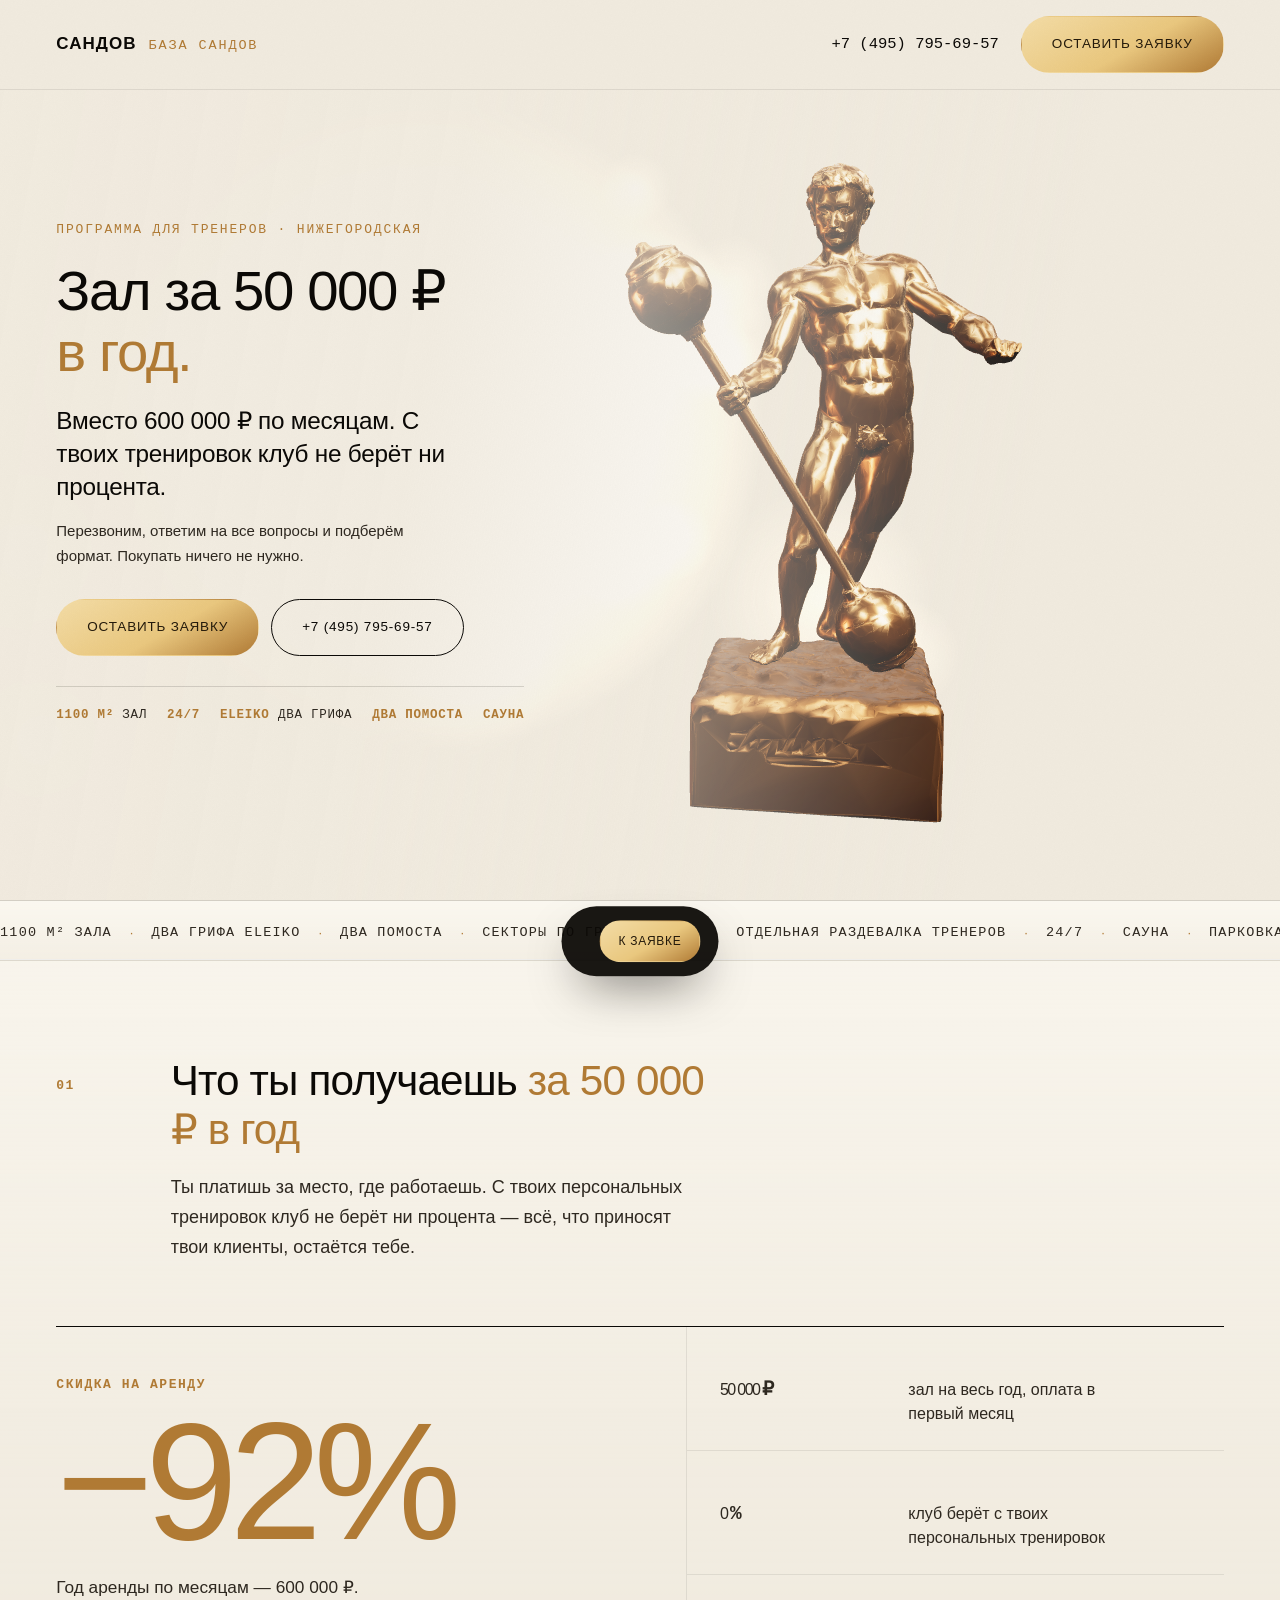
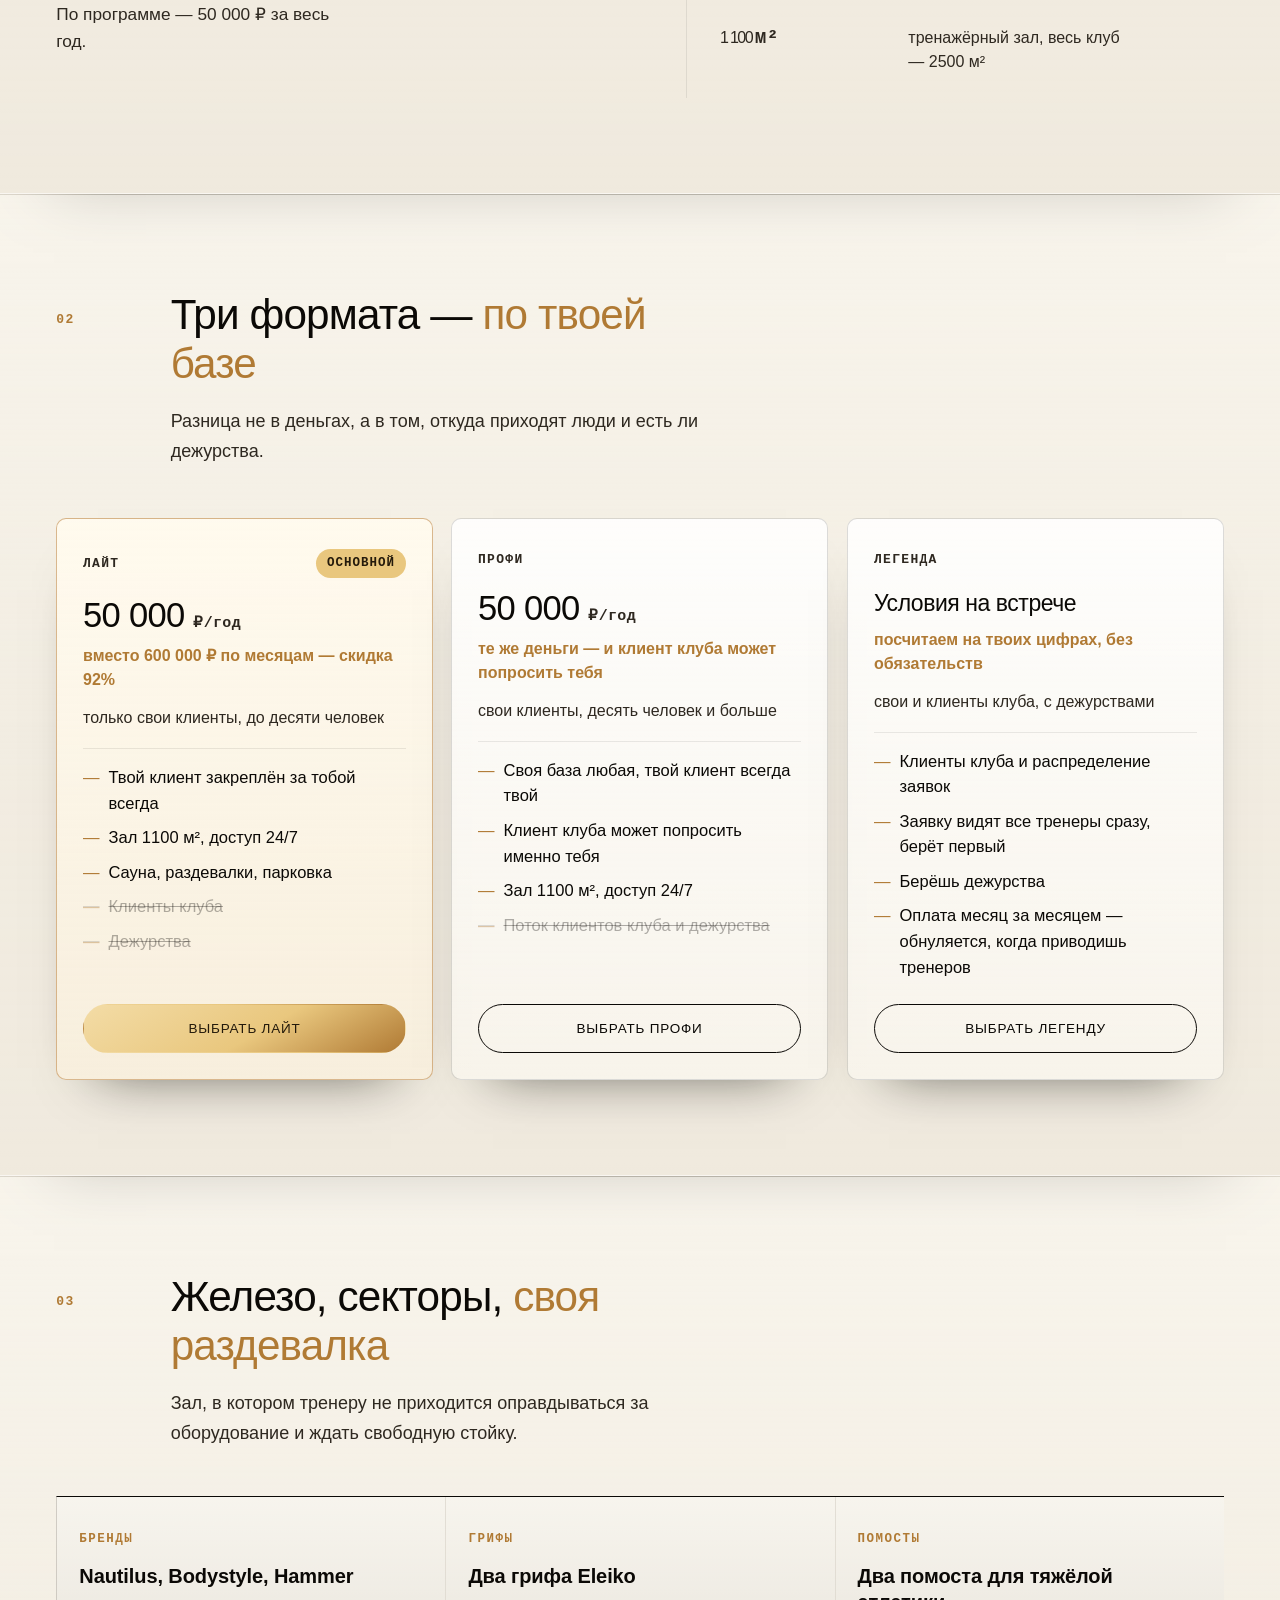
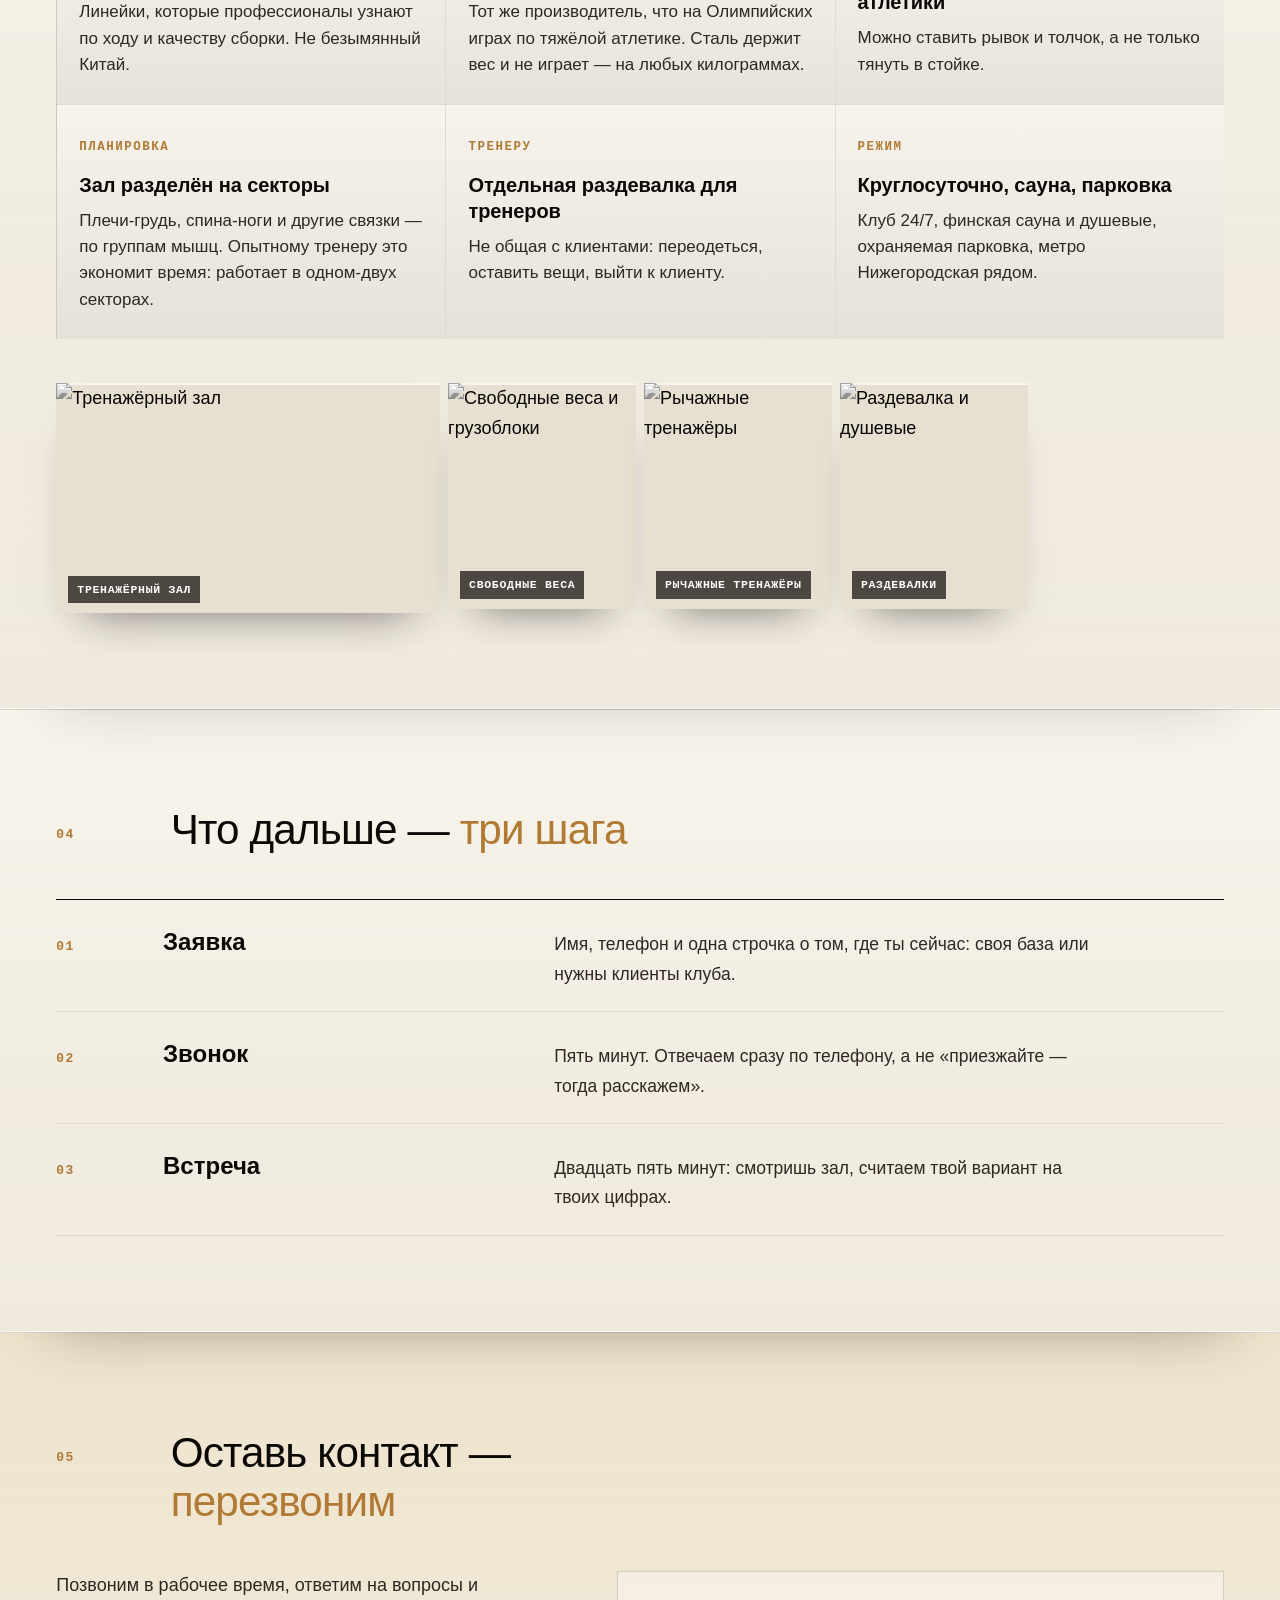
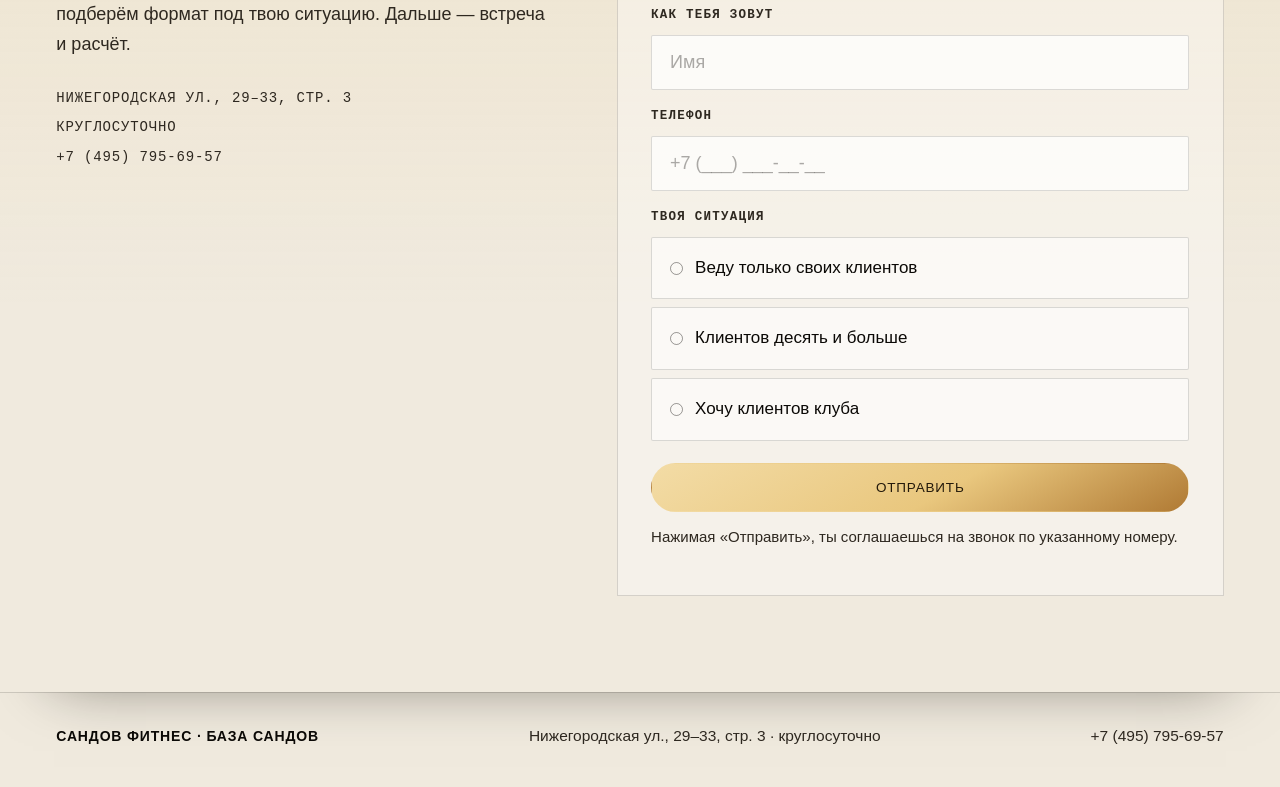
==== baza-19/index.html @ 47fcb77d "База Сандов: черновик страницы" ====
<!doctype html>
<html lang="ru">
<head>
<meta charset="utf-8">
<meta name="viewport" content="width=device-width, initial-scale=1">
<title>База Сандов — зал за 50 000 ₽ в год | Сандов Фитнес</title>
<meta name="description" content="Сандов Фитнес, Нижегородская. Тренеру: зал 1100 м² за 50 000 ₽ в год, с личных тренировок клуб не берёт ни процента. Форматы Лайт, Профи, Легенда.">
<meta name="theme-color" content="#F0EADE">
<meta name="robots" content="noindex, nofollow">
<meta property="og:title" content="База Сандов — зал за 50 000 ₽ в год">
<meta property="og:description" content="С тренировок клуб не берёт ни процента. Зал 1100 м², 24/7, сауна, парковка. Нижегородская.">
<meta property="og:type" content="website">
<link rel="icon" href="img/logo-emblem.png">
<link rel="preload" as="image" href="img/statue-34-mobile.webp" media="(max-width:1040px)">
<link rel="preload" as="image" href="img/statue-34.webp" media="(min-width:1041px)">
<link rel="stylesheet" href="fonts-local.css">
<style>
  :root{
    --paper:#F0EADE; --paper-2:#E7DFCF; --paper-3:#F6F1E7;
    --ink:#0B0906; --ink-soft:#2E2820; --ink-mute:#4A4237;
    --gold:#B07A34; --gold-fill:#E9C77E; --gold-lite:#F3DCA6;
    --line:rgba(11,9,6,.14); --hair:rgba(11,9,6,.08);
    --disp:"Unbounded","Trebuchet MS",sans-serif;
    --body:"Golos Text","Segoe UI",sans-serif;
    --mono:"JetBrains Mono",Consolas,monospace;
    --pad:clamp(20px,4.4vw,72px);
    --ease:cubic-bezier(.16,1,.3,1);
  }
  *{box-sizing:border-box}
  html{scroll-behavior:smooth}
  body{margin:0; color:var(--ink); background:var(--paper); font-family:var(--body);
    font-size:18px; line-height:1.68; font-weight:400;
    -webkit-font-smoothing:antialiased; overflow-x:hidden}
  body::after{content:""; position:fixed; inset:0; pointer-events:none; z-index:90; opacity:.5; mix-blend-mode:multiply;
    background-image:url("data:image/svg+xml;utf8,<svg xmlns='http://www.w3.org/2000/svg' width='220' height='220'><filter id='n'><feTurbulence type='fractalNoise' baseFrequency='.9' numOctaves='3'/><feColorMatrix type='saturate' values='0'/></filter><rect width='220' height='220' filter='url(%23n)' opacity='.05'/></svg>")}
  ::selection{background:rgba(192,139,78,.3)}
  a{color:inherit; text-decoration:none}
  img{display:block; max-width:100%}

  /* ——— слои фона: глубина под содержимым ——— */
  .bg{position:fixed; inset:0; z-index:0; pointer-events:none; overflow:hidden}
  .bg .blob{position:absolute; border-radius:50%; filter:blur(64px); will-change:transform}
  .bg .b1{width:56vw; height:56vw; right:-14vw; top:-16vw;
    background:radial-gradient(circle at 50% 50%, rgba(233,199,126,.75), rgba(233,199,126,0) 66%)}
  .bg .b2{width:46vw; height:46vw; left:-14vw; top:38vh;
    background:radial-gradient(circle at 50% 50%, rgba(192,139,78,.5), rgba(192,139,78,0) 68%)}
  .bg .b3{width:34vw; height:34vw; right:6vw; bottom:-12vw;
    background:radial-gradient(circle at 50% 50%, rgba(255,252,244,.9), rgba(255,252,244,0) 70%)}
  .bg .grid{position:absolute; inset:-15% -10%;
    background-image:
      linear-gradient(rgba(11,9,6,.055) 1px, transparent 1px),
      linear-gradient(90deg, rgba(11,9,6,.055) 1px, transparent 1px);
    background-size:128px 128px;
    -webkit-mask-image:radial-gradient(120% 90% at 50% 30%, #000 20%, transparent 78%);
    mask-image:radial-gradient(120% 90% at 50% 30%, #000 20%, transparent 78%)}
  .bg .ghost{position:absolute; font-family:var(--mono); font-weight:500; letter-spacing:-.04em;
    color:rgba(11,9,6,.055); white-space:nowrap; will-change:transform; user-select:none}
  .bg .g1{font-size:clamp(120px,26vw,400px); right:-2vw; top:6vh}
  .bg .g2{font-size:clamp(80px,13vw,190px); left:-3vw; top:58vh; color:rgba(11,9,6,.045)}
  .bg .g3{font-family:var(--disp); font-weight:200; font-size:clamp(60px,9vw,140px);
    letter-spacing:.02em; right:4vw; top:150vh; color:rgba(11,9,6,.05)}
  .bg .vignette{position:absolute; inset:0;
    background:radial-gradient(130% 90% at 50% 36%, transparent 45%, rgba(11,9,6,.13) 100%)}
  main{position:relative; z-index:1}

  .top{position:fixed; top:0; left:0; right:0; z-index:80; background:rgba(240,234,222,.92);
    backdrop-filter:blur(8px); border-bottom:1px solid var(--hair); transition:box-shadow .3s}
  .top-in{display:flex; align-items:center; justify-content:space-between; gap:20px; padding:16px var(--pad)}
  .brand{display:flex; align-items:baseline; gap:12px}
  .brand b{font-family:var(--disp); font-weight:600; font-size:17px; letter-spacing:.06em; text-transform:uppercase}
  .brand span{font-family:var(--mono); font-size:13.5px; letter-spacing:.14em; text-transform:uppercase; color:var(--gold); font-weight:500}
  .top-right{display:flex; align-items:center; gap:22px}
  .top-tel{font-family:var(--mono); font-size:15.5px; font-weight:500}
  @media (max-width:900px){ .top-tel{display:none} }
  @media (max-width:760px){
    .top-in{padding:9px var(--pad)}
    .brand span{display:none}
    .brand b{font-size:15px; letter-spacing:.04em}
    .top .pill{padding:11px 18px; font-size:12px}
  }

  .pill{display:inline-flex; align-items:center; justify-content:center; gap:8px; cursor:pointer;
    padding:16px 30px; border-radius:999px; border:1px solid var(--ink); background:transparent;
    font-family:var(--disp); font-weight:500; font-size:13.5px; letter-spacing:.06em; text-transform:uppercase;
    color:var(--ink); transition:background .3s var(--ease), color .3s, box-shadow .3s, transform .3s var(--ease)}
  .pill:hover{background:var(--ink); color:var(--paper)}
  .pill.gold{background:linear-gradient(150deg,var(--gold-lite),var(--gold-fill) 55%,var(--gold)); border-color:transparent; color:#241a0b}
  .pill.gold:hover{box-shadow:0 12px 30px rgba(192,139,78,.35); transform:translateY(-1px)}

  /* ——— первый экран: сцена во весь экран, текст поверх ——— */
  .hero{position:relative; min-height:100svh; display:block; padding:0; overflow:hidden}
  .hero-inner{position:relative; z-index:3; min-height:100svh; display:flex; align-items:center;
    padding:clamp(96px,12vh,150px) var(--pad) clamp(40px,7vh,80px)}
  .hero-copy{max-width:min(640px, 52%); position:relative}
  .hero-veil{position:absolute; inset:0; z-index:2; pointer-events:none;
    background:linear-gradient(100deg, rgba(240,234,222,.97) 0%, rgba(240,234,222,.92) 34%,
      rgba(240,234,222,.45) 56%, rgba(240,234,222,0) 78%)}
  @media (max-width:1040px){
    .hero-inner{min-height:100svh; align-items:flex-start; padding-top:clamp(84px,12vh,110px)}
    .hero-copy{max-width:100%}
    .hero-veil{background:linear-gradient(180deg, rgba(240,234,222,.98) 0%, rgba(240,234,222,.96) 46%,
      rgba(240,234,222,.7) 62%, rgba(240,234,222,.25) 78%, rgba(240,234,222,0) 92%)}
  }

  .eyebrow{font-family:var(--mono); font-size:13px; letter-spacing:.14em; text-transform:uppercase;
    color:var(--gold); font-weight:500; margin:0 0 20px}
  h1{font-family:var(--disp); font-weight:500; font-size:clamp(30px,4.4vw,58px); line-height:1.08;
    letter-spacing:-.025em; margin:0; max-width:22ch}
  h1 em{font-style:normal; color:var(--gold); display:block}
  .hero-lead{margin:22px 0 0; max-width:30ch; font-family:var(--disp); font-weight:500;
    font-size:clamp(18px,1.9vw,25px); line-height:1.35; letter-spacing:-.01em; color:var(--ink)}
  .hero-lead b{color:var(--gold)}
  .hero-note{max-width:42ch; margin:16px 0 0; font-size:clamp(15px,1.15vw,17px) !important; color:var(--ink-soft); font-size:clamp(16px,1.35vw,19px); line-height:1.65}
  .hero-cta{display:flex; gap:12px; flex-wrap:wrap; margin-top:30px}
  .hero-facts{display:flex; flex-wrap:wrap; gap:8px 20px; margin-top:30px; padding-top:18px;
    border-top:1px solid var(--line); font-family:var(--mono); font-size:12.5px; letter-spacing:.06em;
    text-transform:uppercase; color:var(--ink-soft)}
  .hero-facts b{color:var(--gold); font-weight:700}

  /* сцена как слой */
  .scene{position:absolute; inset:0; z-index:1; width:100%; height:100%; min-height:0; aspect-ratio:auto; margin:0;
    border:0; background:none}
  .scene::before,.scene::after{display:none}
  .scene canvas{position:absolute; inset:0; width:100%; height:100%; display:block; z-index:1}
  .scene .still{position:absolute; inset:0; display:flex; align-items:center; justify-content:flex-end;
    padding-right:4%; transition:opacity .6s; z-index:1}
  .scene .still img{width:min(46%,540px); filter:drop-shadow(0 30px 50px rgba(60,40,20,.35));
    animation:statue-sway 7s ease-in-out infinite}
  @media (max-width:1040px){
    .hero-facts{display:none}
    .hero-cta .pill{background:rgba(240,234,222,.96); backdrop-filter:blur(2px)}
    .hero-cta .pill.gold{background:linear-gradient(150deg,var(--gold-lite),var(--gold-fill) 55%,var(--gold))}
    .hero-note{display:none}
    .scene .still{align-items:flex-end; justify-content:center; padding:0 0 6%}
    .scene .still img{width:min(86%,420px)}
  }
  @keyframes statue-sway{0%,100%{transform:translateY(0) rotate(-1deg)}50%{transform:translateY(-9px) rotate(1deg)}}
  .scene.ready .still{opacity:0; visibility:hidden; pointer-events:none}
  .scene.fallback .still{opacity:1; visibility:visible}
  .scene canvas{opacity:0; transition:opacity .5s}
  .scene.ready canvas{opacity:1}


  /* ——— бегущая строка ——— */
  .ticker{overflow:hidden; border-top:1px solid var(--line); border-bottom:1px solid var(--line);
    background:linear-gradient(180deg, rgba(255,253,247,.7), rgba(255,253,247,.25)); padding:14px 0}
  .ticker-in{display:inline-flex; align-items:center; gap:18px; white-space:nowrap;
    animation:ticker 42s linear infinite; will-change:transform}
  .ticker:hover .ticker-in{animation-play-state:paused}
  .ticker span{font-family:var(--mono); font-size:13.5px; letter-spacing:.09em; text-transform:uppercase; color:var(--ink-soft)}
  .ticker i{color:var(--gold); font-style:normal; font-size:13px}
  @keyframes ticker{from{transform:translateX(0)}to{transform:translateX(-50%)}}

  /* ——— разделы ——— */
  .sect{padding:clamp(58px,7.5vw,104px) var(--pad); border-top:1px solid var(--hair); position:relative;
    background:linear-gradient(180deg, rgba(255,253,247,.55), rgba(255,253,247,.12) 60%, transparent);
    box-shadow:0 -1px 0 rgba(255,255,255,.6), 0 40px 60px -54px rgba(11,9,6,.55)}
  .sect-in{max-width:1340px; margin:0 auto; position:relative; z-index:2}
  .sect-head{display:grid; grid-template-columns:76px minmax(0,1fr); gap:clamp(16px,3vw,42px); align-items:start}
  .sect-head .n{font-family:var(--mono); font-size:13px; font-weight:600; letter-spacing:.1em; color:var(--gold); padding-top:18px}
  h2{font-family:var(--disp); font-weight:500; font-size:clamp(26px,3.3vw,46px); line-height:1.16; letter-spacing:-.02em; margin:0; max-width:24ch}
  h2 em{font-style:normal; color:var(--gold)}
  .sect-sub{grid-column:2; margin:18px 0 0; max-width:54ch; color:var(--ink-soft); font-size:18px; line-height:1.65}
  @media (max-width:760px){ .sect-head{grid-template-columns:1fr} .sect-sub{grid-column:1} .sect-head .n{padding-top:0; margin-bottom:10px} }

  /* ——— главная цифра и три под ней ——— */
  .stats{margin-top:clamp(30px,5vw,64px); border-top:1px solid var(--ink);
    display:grid; grid-template-columns:1.08fr .92fr; align-items:stretch}
  .stat-main{padding:clamp(24px,3.4vw,44px) clamp(20px,3vw,48px) clamp(24px,3.4vw,40px) 0;
    border-right:1px solid var(--hair); display:flex; flex-direction:column; justify-content:center}
  .stat-k{font-family:var(--mono); font-size:13px; font-weight:600; letter-spacing:.12em; text-transform:uppercase; color:var(--gold); display:block}
  .stat-main b{display:block; margin:clamp(8px,1.2vw,16px) 0 0; font-family:var(--disp); font-weight:400;
    font-size:clamp(76px,13vw,196px); line-height:.84; letter-spacing:-.05em; color:var(--gold)}
  .stat-main p{margin:clamp(14px,1.8vw,24px) 0 0; font-size:clamp(17px,1.35vw,20px); line-height:1.55;
    color:var(--ink-soft); max-width:32ch}
  .stat-side{display:flex; flex-direction:column; justify-content:center}
  .stat-side .stat{display:flex; align-items:baseline; gap:clamp(12px,2vw,22px);
    padding:clamp(14px,2vw,24px) 0 clamp(14px,2vw,24px) clamp(16px,2.6vw,40px);
    border-bottom:1px solid var(--hair)}
  .stat-side .stat:last-child{border-bottom:0}
  .stat-side b{font-family:var(--disp); font-weight:400; font-size:clamp(30px,4.2vw,58px); line-height:.95;
    letter-spacing:-.03em; white-space:nowrap; min-width:clamp(120px,13vw,200px)}
  .stat-side b u{text-decoration:none; font-family:var(--mono); font-size:clamp(15px,.36em,24px); letter-spacing:.02em;
    color:var(--ink-soft); font-weight:600; margin-left:.14em}
  .stat-side span{font-size:clamp(16px,1.25vw,18px); line-height:1.5; color:var(--ink-soft); max-width:24ch; font-weight:500}
  @media (max-width:820px){
    .stats{grid-template-columns:1fr}
    .stat-main{border-right:0; border-bottom:1px solid var(--hair); padding-right:0}
    .stat-side .stat{padding-left:0}
  }

  /* форматы — карточки тарифов, как на Богородицке */
  .cards{display:grid; grid-template-columns:repeat(3,1fr); gap:18px; margin-top:clamp(26px,4vw,52px); perspective:1500px}
  .card{position:relative; display:flex; flex-direction:column; padding:30px 26px 26px; border:1px solid var(--line);
    border-radius:10px; background:linear-gradient(180deg, rgba(255,255,255,.86), rgba(255,253,247,.5));
    box-shadow:0 30px 54px -42px rgba(11,9,6,.75);
    transform-style:preserve-3d; will-change:transform;
    transition:transform .5s var(--ease), box-shadow .4s, border-color .4s}
  .card:hover{box-shadow:0 40px 70px -44px rgba(11,9,6,.8); border-color:rgba(192,139,78,.5)}
  .card.is-main{border-color:rgba(192,139,78,.6);
    background:linear-gradient(180deg, rgba(255,250,238,.97), rgba(250,240,220,.7))}
  .card-top{display:flex; align-items:center; justify-content:space-between; gap:12px}
  .card-name{font-family:var(--mono); font-size:13px; font-weight:600; letter-spacing:.1em; text-transform:uppercase; color:var(--ink-soft)}
  .card-badge{font-family:var(--mono); font-size:12.5px; font-weight:600; letter-spacing:.08em; text-transform:uppercase; color:#241a0b;
    background:var(--gold-fill); padding:4px 11px; border-radius:999px}
  .card-price{font-family:var(--disp); font-weight:500; font-size:clamp(28px,2.7vw,36px); letter-spacing:-.02em; margin:18px 0 0; line-height:1.1}
  .card-price i{font-style:normal; font-family:var(--mono); font-size:clamp(15px,.38em,20px); color:var(--ink-soft); letter-spacing:.02em; font-weight:600}
  .card-price.is-word{font-size:clamp(19px,1.9vw,23px); line-height:1.25}
  .card-note{margin:10px 0 0; font-size:16px; color:var(--gold); line-height:1.5; font-weight:600}
  .card-sub{margin:14px 0 0; font-size:16px; color:var(--ink-soft); line-height:1.5}
  .card ul{list-style:none; margin:18px 0 auto; padding:16px 0 0; border-top:1px solid var(--hair); display:grid; gap:9px}
  .card li{font-size:16.5px; line-height:1.55; color:var(--ink); display:flex; gap:9px}
  .card li::before{content:"—"; color:var(--gold)}
  .card li.off{color:rgba(11,9,6,.32); text-decoration:line-through}
  .card li.off::before{opacity:.4}
  .card-cta{margin-top:24px; width:100%}
  .card.is-chosen{border-color:var(--gold); box-shadow:0 0 0 2px rgba(176,122,52,.35), 0 34px 60px -40px rgba(11,9,6,.6);
    transform:translateY(-3px)}
  .card.is-chosen .card-cta{background:var(--ink); color:var(--paper); border-color:var(--ink)}
  .card.is-chosen::after{content:"Выбрано"; position:absolute; top:-11px; right:16px; padding:3px 10px;
    background:var(--ink); color:var(--gold); font-family:var(--mono); font-size:11px; letter-spacing:.1em;
    text-transform:uppercase; border-radius:999px}
  .boards.has-choice .card:not(.is-chosen){opacity:.55; filter:saturate(.7)}
  .boards.has-choice .card{transition:opacity .35s, filter .35s, border-color .35s, box-shadow .35s, transform .5s var(--ease)}
  .card-dots{display:none}
  .card-hint{display:none}
  @media (max-width:900px){
    .cards{display:flex; gap:12px; overflow-x:auto; scroll-snap-type:x mandatory; margin-left:calc(var(--pad) * -1);
      margin-right:calc(var(--pad) * -1); padding:0 var(--pad) 6px; scrollbar-width:none; perspective:none}
    .cards::-webkit-scrollbar{display:none}
    .card{flex:0 0 84%; max-width:340px; scroll-snap-align:center; transform:none !important}
    .card-dots{display:flex; justify-content:center; gap:8px; margin-top:16px}
    .card-dots i{width:7px; height:7px; border-radius:50%; background:rgba(11,9,6,.22); transition:.2s}
    .card-dots i.on{background:var(--gold); transform:scale(1.25)}
    .card-hint{display:block; text-align:center; font-family:var(--mono); font-size:13px; letter-spacing:.08em;
      text-transform:uppercase; color:var(--ink-mute); margin-top:8px}
  }

  /* оборудование — плитки с фактами */
  .gears{display:grid; grid-template-columns:repeat(3,1fr); gap:1px; margin-top:clamp(26px,4vw,48px);
    border-top:1px solid var(--ink); border-left:1px solid var(--hair); background:var(--hair)}
  .gear{background:linear-gradient(180deg, rgba(255,253,247,.72), rgba(255,253,247,.22)); padding:24px 22px 26px;
    transition:background .35s}
  .gear:hover{background:rgba(255,250,238,.95)}
  .gear-k{font-family:var(--mono); font-size:12.5px; font-weight:600; letter-spacing:.12em; text-transform:uppercase; color:var(--gold)}
  .gear h3{font-family:var(--disp); font-weight:600; font-size:clamp(17px,1.6vw,20px); line-height:1.3;
    letter-spacing:-.005em; margin:12px 0 0}
  .gear p{margin:10px 0 0; font-size:17px; line-height:1.55; color:var(--ink-soft)}
  @media (max-width:900px){ .gears{grid-template-columns:repeat(2,1fr)} }
  @media (max-width:620px){ .gears{grid-template-columns:1fr} }

  .strip{display:grid; grid-template-columns:repeat(6,1fr); gap:8px; margin-top:clamp(24px,4vw,44px); perspective:1200px}
  .strip figure{margin:0; position:relative; overflow:hidden; background:var(--paper-2); aspect-ratio:1/1.2;
    transform-style:preserve-3d; transition:transform .5s var(--ease);
    box-shadow:0 26px 44px -30px rgba(11,9,6,.6), 0 2px 0 rgba(255,255,255,.7) inset}
  .strip figure.wide{grid-column:span 2; aspect-ratio:2/1.2}
  .strip img{width:100%; height:100%; object-fit:cover; filter:grayscale(1) contrast(1.02); transition:filter .6s, transform 1.2s var(--ease)}
  .strip figure:hover img{filter:grayscale(0); transform:scale(1.05)}
  .strip figcaption{position:absolute; left:12px; bottom:10px; font-family:var(--mono); font-size:11.5px; font-weight:600;
    letter-spacing:.06em; text-transform:uppercase; color:#fff; background:rgba(11,9,6,.7); padding:4px 9px}
  @media (max-width:900px){ .strip{grid-template-columns:repeat(2,1fr)} .strip figure.wide{grid-column:span 2} }

  .facts{display:grid; grid-template-columns:repeat(2,1fr); margin-top:clamp(24px,4vw,42px); border-top:1px solid var(--hair)}
  .facts div{display:flex; gap:16px; padding:16px 0; border-bottom:1px solid var(--hair); align-items:baseline}
  .facts div:nth-child(odd){padding-right:26px}
  .facts div:nth-child(even){padding-left:26px; border-left:1px solid var(--hair)}
  .facts b{font-family:var(--mono); font-size:13px; font-weight:600; letter-spacing:.08em; color:var(--gold); min-width:76px}
  .facts span{font-size:17px; color:var(--ink-soft)}
  @media (max-width:760px){ .facts{grid-template-columns:1fr} .facts div:nth-child(even){padding-left:0; border-left:0} .facts div:nth-child(odd){padding-right:0} }

  .steps{margin-top:clamp(24px,4vw,44px); border-top:1px solid var(--ink)}
  .step{display:grid; grid-template-columns:76px minmax(0,.7fr) minmax(0,1.3fr); gap:clamp(14px,2.4vw,34px);
    padding:22px 0; border-bottom:1px solid var(--hair); align-items:baseline}
  .step .k{font-family:var(--mono); font-size:13px; font-weight:600; letter-spacing:.1em; color:var(--gold)}
  .step h3{font-family:var(--disp); font-weight:600; font-size:clamp(19px,1.9vw,24px); margin:0}
  .step p{margin:0; color:var(--ink-soft); font-size:17.5px; max-width:56ch}
  @media (max-width:820px){ .step{grid-template-columns:1fr; gap:8px} }

  .lead{background:linear-gradient(180deg,rgba(233,199,126,.18),transparent 60%)}
  .lead-grid{display:grid; grid-template-columns:minmax(0,.9fr) minmax(0,1.1fr); gap:clamp(28px,5vw,74px);
    margin-top:clamp(24px,4vw,44px); align-items:start}
  @media (max-width:960px){ .lead-grid{grid-template-columns:1fr} }
  .addr{font-family:var(--mono); font-size:14px; letter-spacing:.06em; text-transform:uppercase; color:var(--ink-soft); line-height:2.1; margin-top:24px}
  form{border:1px solid var(--line); background:rgba(255,255,255,.34); padding:clamp(22px,2.6vw,34px)}
  .field{margin-bottom:16px}
  .field label{display:block; font-family:var(--mono); font-size:12.5px; font-weight:600; letter-spacing:.1em; text-transform:uppercase; color:var(--ink-soft); margin-bottom:9px}
  .field input{width:100%; padding:16px 18px; border:1px solid var(--line); background:rgba(255,255,255,.72);
    color:var(--ink); font-family:var(--body); font-size:18px; border-radius:2px; transition:.25s}
  .field input::placeholder{color:rgba(11,9,6,.34)}
  .field input:focus{outline:none; border-color:var(--gold); background:#fff; box-shadow:0 0 0 3px rgba(192,139,78,.14)}
  .picker{display:grid; gap:8px; margin:4px 0 22px}
  .pick{display:flex; align-items:center; gap:12px; padding:16px 18px; cursor:pointer; border:1px solid var(--line);
    border-radius:2px; transition:.25s; font-size:17px; color:var(--ink); background:rgba(255,255,255,.55)}
  .pick:hover{border-color:var(--gold)}
  .pick input{position:absolute; opacity:0; pointer-events:none}
  .pick i{width:13px; height:13px; border-radius:50%; border:1px solid rgba(11,9,6,.4); flex:0 0 auto; position:relative; transition:.2s}
  .pick input:checked ~ i{border-color:var(--gold)}
  .pick input:checked ~ i::after{content:""; position:absolute; inset:3px; border-radius:50%; background:var(--gold)}
  .pick:has(input:checked){border-color:var(--gold); background:rgba(233,199,126,.3); color:var(--ink)}
  .form-note{margin:14px 0 0; font-size:15px; color:var(--ink-soft); line-height:1.5}
  .form-status{margin:14px 0 0; font-size:17px; line-height:1.5}
  .form-status.ok{color:#4A7330}
  .form-status.err{color:#A5482B}

  .toast{position:fixed; left:50%; bottom:22px; transform:translate(-50%, 140%); z-index:120;
    display:flex; align-items:center; gap:16px; padding:14px 18px 14px 22px; border-radius:999px;
    background:rgba(11,9,6,.94); color:var(--paper); box-shadow:0 22px 50px -20px rgba(11,9,6,.7);
    transition:transform .45s var(--ease); max-width:calc(100vw - 32px)}
  .toast.show{transform:translate(-50%, 0)}
  .toast span{font-size:15px; line-height:1.3}
  .toast .pill{padding:10px 18px; font-size:12px}
  @media (max-width:600px){ .toast{left:12px; right:12px; transform:translate(0, 140%); justify-content:space-between}
    .toast.show{transform:translate(0,0)} }

  footer{border-top:1px solid var(--line); padding:30px var(--pad) 38px}
  .foot{max-width:1340px; margin:0 auto; display:flex; align-items:center; justify-content:space-between; gap:20px;
    flex-wrap:wrap; font-size:15.5px; color:var(--ink-soft)}
  .build{width:100%; margin-top:10px; font-family:var(--mono); font-size:12.5px; letter-spacing:.06em;
    text-transform:uppercase; color:var(--gold)}
  .foot b{font-family:var(--disp); font-weight:600; letter-spacing:.06em; text-transform:uppercase; font-size:14px; color:var(--ink)}

  [data-rv]{opacity:0; transform:translateY(16px); transition:opacity .9s var(--ease), transform .9s var(--ease)}
  [data-rv].in{opacity:1; transform:none}

  @media (prefers-reduced-motion: reduce){
    /* раньше здесь отключалось ВСЁ движение — из-за этого бегущая строка стояла
       на телефонах с включённым «уменьшением движения». Теперь гасим только
       тяжёлый параллакс, а бегущая строка и подсветка остаются. */
    [data-rv]{opacity:1 !important; transform:none !important}
    .scene .still img{animation:none !important}
  }
</style>
</head>
<body>

<div class="top" id="top">
  <div class="top-in">
    <a class="brand" href="#hero"><b>Сандов</b><span>База Сандов</span></a>
    <div class="top-right">
      <a class="top-tel" href="tel:+74957956957">+7 (495) 795-69-57</a>
      <a class="pill gold" href="#zayavka">Оставить заявку</a>
    </div>
  </div>
</div>

<header class="hero" id="hero">
  <div class="scene" id="scene">
    <canvas class="scene-gl"></canvas>
    <div class="still"><picture><source media="(max-width:1040px)" srcset="img/statue-34-mobile.webp" type="image/webp"><img src="img/statue-34.webp" alt="Статуэтка Сандова" fetchpriority="high" decoding="async"></picture></div>
  </div>
  <div class="hero-veil" aria-hidden="true"></div>

  <div class="hero-inner">
    <div class="hero-copy">
      <p class="eyebrow">Программа для тренеров · Нижегородская</p>
      <h1>Зал за 50 000 ₽<br><em>в год.</em></h1>
      <p class="hero-lead">Вместо 600 000 ₽ по месяцам. С твоих тренировок клуб не берёт ни процента.</p>
      <p class="hero-note">Перезвоним, ответим на все вопросы и подберём формат. Покупать ничего не нужно.</p>
      <div class="hero-cta">
        <a class="pill gold" href="#zayavka">Оставить заявку</a>
        <a class="pill" href="tel:+74957956957">+7 (495) 795-69-57</a>
      </div>
      <div class="hero-facts">
        <span><b>1100 м²</b> зал</span>
        <span><b>24/7</b></span>
        <span><b>Eleiko</b> два грифа</span>
        <span><b>два помоста</b></span>
        <span><b>сауна</b></span>
      </div>
    </div>
  </div>
</header>

<div class="ticker" aria-hidden="true">
  <div class="ticker-in">
    <span>1100 м² зала</span><i>·</i><span>два грифа Eleiko</span><i>·</i><span>два помоста</span><i>·</i>
    <span>секторы по группам мышц</span><i>·</i><span>отдельная раздевалка тренеров</span><i>·</i>
    <span>24/7</span><i>·</i><span>сауна</span><i>·</i><span>парковка</span><i>·</i><span>метро Нижегородская</span><i>·</i>
    <span>1100 м² зала</span><i>·</i><span>два грифа Eleiko</span><i>·</i><span>два помоста</span><i>·</i>
    <span>секторы по группам мышц</span><i>·</i><span>отдельная раздевалка тренеров</span><i>·</i>
    <span>24/7</span><i>·</i><span>сауна</span><i>·</i><span>парковка</span><i>·</i><span>метро Нижегородская</span><i>·</i>
  </div>
</div>

<section class="sect" id="programma">
  <div class="sect-in">
    <div class="sect-head">
      <div class="n">01</div>
      <div>
        <h2 data-rv>Что ты получаешь <em>за 50 000 ₽ в год</em></h2>
        <p class="sect-sub" data-rv>Ты платишь за место, где работаешь. С твоих персональных тренировок клуб не берёт ни процента — всё, что приносят твои клиенты, остаётся тебе.</p>
      </div>
    </div>
    <div class="stats">
      <div class="stat-main" data-rv>
        <span class="stat-k">Скидка на аренду</span>
        <b>−<span data-count="92">0</span>%</b>
        <p>Год аренды по месяцам — 600 000 ₽. По программе — 50 000 ₽ за весь год.</p>
      </div>
      <div class="stat-side">
        <div class="stat" data-rv><b><span data-count="50000">0</span><u>₽</u></b><span>зал на весь год, оплата в первый месяц</span></div>
        <div class="stat" data-rv><b><span data-count="0">0</span><u>%</u></b><span>клуб берёт с твоих персональных тренировок</span></div>
        <div class="stat" data-rv><b><span data-count="1100">0</span><u>м²</u></b><span>тренажёрный зал, весь клуб — 2500 м²</span></div>
      </div>
    </div>
  </div>
</section>

<section class="sect" id="formaty">
  <div class="sect-in">
    <div class="sect-head">
      <div class="n">02</div>
      <div>
        <h2 data-rv>Три формата — <em>по твоей базе</em></h2>
        <p class="sect-sub" data-rv>Разница не в деньгах, а в том, откуда приходят люди и есть ли дежурства.</p>
      </div>
    </div>

    <div class="cards" id="cards">
      <article class="card is-main" data-rv>
        <div class="card-top"><span class="card-name">Лайт</span><span class="card-badge">Основной</span></div>
        <div class="card-price">50 000 <i>₽/год</i></div>
        <div class="card-note">вместо 600 000 ₽ по месяцам — скидка 92%</div>
        <div class="card-sub">только свои клиенты, до десяти человек</div>
        <ul>
          <li>Твой клиент закреплён за тобой всегда</li>
          <li>Зал 1100 м², доступ 24/7</li>
          <li>Сауна, раздевалки, парковка</li>
          <li class="off">Клиенты клуба</li>
          <li class="off">Дежурства</li>
        </ul>
        <button class="pill gold card-cta" type="button" data-pick="Лайт — только свои клиенты">Выбрать Лайт</button>
      </article>

      <article class="card" data-rv>
        <div class="card-top"><span class="card-name">Профи</span></div>
        <div class="card-price">50 000 <i>₽/год</i></div>
        <div class="card-note">те же деньги — и клиент клуба может попросить тебя</div>
        <div class="card-sub">свои клиенты, десять человек и больше</div>
        <ul>
          <li>Своя база любая, твой клиент всегда твой</li>
          <li>Клиент клуба может попросить именно тебя</li>
          <li>Зал 1100 м², доступ 24/7</li>
          <li class="off">Поток клиентов клуба и дежурства</li>
        </ul>
        <button class="pill card-cta" type="button" data-pick="Профи — десять и больше">Выбрать Профи</button>
      </article>

      <article class="card" data-rv>
        <div class="card-top"><span class="card-name">Легенда</span></div>
        <div class="card-price is-word">Условия на встрече</div>
        <div class="card-note">посчитаем на твоих цифрах, без обязательств</div>
        <div class="card-sub">свои и клиенты клуба, с дежурствами</div>
        <ul>
          <li>Клиенты клуба и распределение заявок</li>
          <li>Заявку видят все тренеры сразу, берёт первый</li>
          <li>Берёшь дежурства</li>
          <li>Оплата месяц за месяцем — обнуляется, когда приводишь тренеров</li>
        </ul>
        <button class="pill card-cta" type="button" data-pick="Легенда — нужны клиенты клуба">Выбрать Легенду</button>
      </article>
    </div>
    <div class="card-dots" id="cardDots" aria-hidden="true"><i class="on"></i><i></i><i></i></div>
    <p class="card-hint">Листайте форматы →</p>
  </div>
</section>

<section class="sect" id="zal">
  <div class="sect-in">
    <div class="sect-head">
      <div class="n">03</div>
      <div>
        <h2 data-rv>Железо, секторы, <em>своя раздевалка</em></h2>
        <p class="sect-sub" data-rv>Зал, в котором тренеру не приходится оправдываться за оборудование и ждать свободную стойку.</p>
      </div>
    </div>

    <div class="gears">
      <div class="gear" data-rv>
        <span class="gear-k">Бренды</span>
        <h3>Nautilus, Bodystyle, Hammer</h3>
        <p>Линейки, которые профессионалы узнают по ходу и качеству сборки. Не безымянный Китай.</p>
      </div>
      <div class="gear" data-rv>
        <span class="gear-k">Грифы</span>
        <h3>Два грифа Eleiko</h3>
        <p>Тот же производитель, что на Олимпийских играх по тяжёлой атлетике. Сталь держит вес и не играет — на любых килограммах.</p>
      </div>
      <div class="gear" data-rv>
        <span class="gear-k">Помосты</span>
        <h3>Два помоста для тяжёлой атлетики</h3>
        <p>Можно ставить рывок и толчок, а не только тянуть в стойке.</p>
      </div>
      <div class="gear" data-rv>
        <span class="gear-k">Планировка</span>
        <h3>Зал разделён на секторы</h3>
        <p>Плечи-грудь, спина-ноги и другие связки — по группам мышц. Опытному тренеру это экономит время: работает в одном-двух секторах.</p>
      </div>
      <div class="gear" data-rv>
        <span class="gear-k">Тренеру</span>
        <h3>Отдельная раздевалка для тренеров</h3>
        <p>Не общая с клиентами: переодеться, оставить вещи, выйти к клиенту.</p>
      </div>
      <div class="gear" data-rv>
        <span class="gear-k">Режим</span>
        <h3>Круглосуточно, сауна, парковка</h3>
        <p>Клуб 24/7, финская сауна и душевые, охраняемая парковка, метро Нижегородская рядом.</p>
      </div>
    </div>

    <div class="strip">
      <figure class="wide" data-rv data-tilt><img src="img/zal-day.jpg" alt="Тренажёрный зал" loading="lazy"><figcaption>Тренажёрный зал</figcaption></figure>
      <figure data-rv data-tilt><img src="img/gruzobloki.jpg" alt="Свободные веса и грузоблоки" loading="lazy"><figcaption>Свободные веса</figcaption></figure>
      <figure data-rv data-tilt><img src="img/rychazhnye.jpg" alt="Рычажные тренажёры" loading="lazy"><figcaption>Рычажные тренажёры</figcaption></figure>
      <figure data-rv data-tilt><img src="img/razdevalka.jpg" alt="Раздевалка и душевые" loading="lazy"><figcaption>Раздевалки</figcaption></figure>
    </div>
  </div>
</section>

<section class="sect" id="kak">
  <div class="sect-in">
    <div class="sect-head">
      <div class="n">04</div>
      <div><h2 data-rv>Что дальше — <em>три шага</em></h2></div>
    </div>
    <div class="steps">
      <div class="step" data-rv><div class="k">01</div><h3>Заявка</h3><p>Имя, телефон и одна строчка о том, где ты сейчас: своя база или нужны клиенты клуба.</p></div>
      <div class="step" data-rv><div class="k">02</div><h3>Звонок</h3><p>Пять минут. Отвечаем сразу по телефону, а не «приезжайте — тогда расскажем».</p></div>
      <div class="step" data-rv><div class="k">03</div><h3>Встреча</h3><p>Двадцать пять минут: смотришь зал, считаем твой вариант на твоих цифрах.</p></div>
    </div>
  </div>
</section>

<section class="sect lead" id="zayavka">
  <div class="sect-in">
    <div class="sect-head">
      <div class="n">05</div>
      <div><h2 data-rv>Оставь контакт — <em>перезвоним</em></h2></div>
    </div>

    <div class="lead-grid">
      <div data-rv>
        <p class="sect-sub" style="margin-top:0">Позвоним в рабочее время, ответим на вопросы и подберём формат под твою ситуацию. Дальше — встреча и расчёт.</p>
        <div class="addr">Нижегородская ул., 29–33, стр. 3<br>круглосуточно<br>+7 (495) 795-69-57</div>
      </div>

      <form id="leadForm" novalidate data-rv>
        <div class="field">
          <label for="name">Как тебя зовут</label>
          <input id="name" name="name" type="text" autocomplete="name" placeholder="Имя" required>
        </div>
        <div class="field">
          <label for="phone">Телефон</label>
          <input id="phone" name="phone" type="tel" inputmode="tel" autocomplete="tel" placeholder="+7 (___) ___-__-__" required>
        </div>
        <label style="display:block; font-family:var(--mono); font-size:12.5px; letter-spacing:.1em; font-weight:600; text-transform:uppercase; color:var(--ink-soft); margin-bottom:9px">Твоя ситуация</label>
        <div class="picker">
          <label class="pick"><input type="radio" name="situation" value="Лайт — только свои клиенты"><i></i>Веду только своих клиентов</label>
          <label class="pick"><input type="radio" name="situation" value="Профи — десять и больше"><i></i>Клиентов десять и больше</label>
          <label class="pick"><input type="radio" name="situation" value="Легенда — нужны клиенты клуба"><i></i>Хочу клиентов клуба</label>
        </div>
        <button class="pill gold" type="submit" style="width:100%">Отправить</button>
        <p class="form-note">Нажимая «Отправить», ты соглашаешься на звонок по указанному номеру.</p>
        <p class="form-status" id="status" role="status" aria-live="polite"></p>
      </form>
    </div>
  </div>
</section>

<footer>
  <div class="foot">
    <b>Сандов Фитнес · База Сандов</b>
    <div>Нижегородская ул., 29–33, стр. 3 · круглосуточно</div>
    <a href="tel:+74957956957">+7 (495) 795-69-57</a>
  </div>
</footer>

<div class="toast" id="toast" role="status" aria-live="polite">
  <span id="toastText"></span>
  <a class="pill gold" href="#zayavka">К заявке</a>
</div>

<script type="importmap">
{ "imports": {
  "three": "https://aum151-commits.github.io/sandow-assets/three/three.module.js",
  "three/addons/": "https://aum151-commits.github.io/sandow-assets/three/addons/"
}}
</script>

<script>
(function(){
  "use strict";
  var reduce = window.matchMedia("(prefers-reduced-motion: reduce)").matches;

  var top = document.getElementById("top");
  function onScroll(){
    if(top) top.style.boxShadow = window.scrollY > 20 ? "0 1px 0 rgba(11,9,6,.08), 0 10px 30px -22px rgba(11,9,6,.55)" : "none";
  }
  window.addEventListener("scroll", onScroll, {passive:true});
  onScroll();

  var io = new IntersectionObserver(function(es){
    es.forEach(function(e){ if(e.isIntersecting){ e.target.classList.add("in"); io.unobserve(e.target); } });
  }, {threshold:.12, rootMargin:"0px 0px -6% 0px"});
  document.querySelectorAll("[data-rv]").forEach(function(el){ io.observe(el); });

  function fmt(n){ return String(Math.round(n)).replace(/\B(?=(\d{3})+(?!\d))/g, " "); }
  function animate(el){
    var t = parseFloat(el.dataset.count || "0");
    if(reduce){ el.textContent = fmt(t); return; }
    var t0 = performance.now(), dur = 1200;
    function step(now){
      var p = Math.min(1, (now - t0) / dur), e = 1 - Math.pow(1 - p, 3);
      el.textContent = fmt(t * e);
      if(p < 1) requestAnimationFrame(step);
    }
    requestAnimationFrame(step);
  }
  var ioN = new IntersectionObserver(function(es){
    es.forEach(function(e){ if(e.isIntersecting){ animate(e.target); ioN.unobserve(e.target); } });
  }, {threshold:.6});
  document.querySelectorAll("[data-count]").forEach(function(el){ ioN.observe(el); });

  /* карточки форматов: объём под курсором, точки на телефоне, кнопка в форму */
  (function(){
    var wrap = document.getElementById("cards");
    if(!wrap) return;
    var cards = [].slice.call(wrap.querySelectorAll(".card"));
    var dots = [].slice.call(document.querySelectorAll("#cardDots i"));

    if(!reduce){
      cards.forEach(function(c){
        c.addEventListener("pointermove", function(e){
          if(window.innerWidth <= 900) return;
          var r = c.getBoundingClientRect();
          var px = (e.clientX - r.left) / r.width - .5, py = (e.clientY - r.top) / r.height - .5;
          c.style.transform = "rotateY(" + (px * 5).toFixed(2) + "deg) rotateX(" + (-py * 5).toFixed(2) + "deg) translateY(-4px)";
        });
        c.addEventListener("pointerleave", function(){ c.style.transform = ""; });
      });
    }
    function upd(){
      if(!dots.length) return;
      if(window.innerWidth > 900){ dots.forEach(function(d,i){ d.classList.toggle("on", i === 0); }); return; }
      var mid = wrap.scrollLeft + wrap.clientWidth / 2, best = 0, bd = 1e9;
      cards.forEach(function(el,i){ var m = el.offsetLeft + el.offsetWidth/2, dd = Math.abs(m - mid); if(dd < bd){ bd = dd; best = i; } });
      dots.forEach(function(d,i){ d.classList.toggle("on", i === best); });
    }
    var t; wrap.addEventListener("scroll", function(){ clearTimeout(t); t = setTimeout(upd, 70); }, {passive:true});
    window.addEventListener("resize", upd); upd();
  })();

  document.querySelectorAll("[data-pick]").forEach(function(b){
    b.addEventListener("click", function(){
      var radio = document.querySelector('input[name="situation"][value="' + b.dataset.pick + '"]');
      if(radio) radio.checked = true;

      /* подсветить выбранную карточку, остальные приглушить */
      var card = b.closest(".card");
      var boards = document.getElementById("cards");
      if(card && boards){
        boards.querySelectorAll(".card").forEach(function(c){ c.classList.remove("is-chosen"); });
        card.classList.add("is-chosen");
        boards.classList.add("has-choice");
      }
      var toast = document.getElementById("toast");
      var text = document.getElementById("toastText");
      if(toast && text){
        text.textContent = b.dataset.pick.split("—")[0].trim() + " выбран — оставить заявку?";
        toast.classList.add("show");
        clearTimeout(window.__toastTimer);
        window.__toastTimer = setTimeout(function(){ toast.classList.remove("show"); }, 6000);
      }
      setTimeout(function(){
        document.getElementById("zayavka").scrollIntoView({behavior: reduce ? "auto" : "smooth", block:"start"});
      }, reduce ? 0 : 420);
    });
  });

  /* фотографии откликаются объёмом */
  (function(){
    if(reduce) return;
    document.querySelectorAll(".strip figure[data-tilt]").forEach(function(z){
      z.addEventListener("pointermove", function(e){
        var r = z.getBoundingClientRect();
        var px = (e.clientX - r.left) / r.width - .5, py = (e.clientY - r.top) / r.height - .5;
        z.style.transform = "rotateY(" + (px * 7).toFixed(2) + "deg) rotateX(" + (-py * 7).toFixed(2) + "deg)";
      });
      z.addEventListener("pointerleave", function(){ z.style.transform = ""; });
    });
  })();

  /* фон живёт на своих глубинах — слои едут с разной скоростью */
  (function(){
    var layers = [].slice.call(document.querySelectorAll(".bg [data-depth]"));
    if(!layers.length) return;
    var raf = null;
    function upd(){
      raf = null;
      var y = window.scrollY || 0;
      for(var i = 0; i < layers.length; i++){
        var d = parseFloat(layers[i].dataset.depth || "0");
        layers[i].style.transform = "translate3d(0," + (-y * d).toFixed(1) + "px,0)";
      }
    }
    if(reduce){ return; }
    window.addEventListener("scroll", function(){ if(!raf) raf = requestAnimationFrame(upd); }, {passive:true});
    upd();
  })();

  (function(){
    // Приёмник заявок. Пока группа в Телеграме не создана, здесь пусто —
    // и форма честно говорит, что заявка не ушла.
    var LEADS_URL = "";
    var form = document.getElementById("leadForm"), status = document.getElementById("status");
    if(!form) return;
    function digits(s){ return (s || "").replace(/\D/g, ""); }
    form.addEventListener("submit", function(e){
      e.preventDefault();
      var name = form.name.value.trim(), phone = digits(form.phone.value);
      var situation = (form.querySelector('input[name="situation"]:checked') || {}).value || "";
      status.className = "form-status";
      if(name.length < 2){ status.classList.add("err"); status.textContent = "Напиши, как тебя зовут."; form.name.focus(); return; }
      if(phone.length < 10){ status.classList.add("err"); status.textContent = "Проверь номер телефона — нужно 10 цифр и больше."; form.phone.focus(); return; }
      if(!LEADS_URL){
        status.classList.add("err");
        status.textContent = "Форма пока не подключена к доставке заявок. Позвони: +7 (495) 795-69-57 — ответим на всё сразу.";
        return;
      }
      var btn = form.querySelector('button[type="submit"]');
      btn.disabled = true; var was = btn.textContent; btn.textContent = "Отправляем…";
      fetch(LEADS_URL, {method:"POST", headers:{"Content-Type":"application/json"},
        body: JSON.stringify({name:name, phone:form.phone.value.trim(), situation:situation, page:"baza-sandov", ts:new Date().toISOString()})
      }).then(function(r){
        if(!r.ok) throw new Error("HTTP " + r.status);
        form.reset(); status.className = "form-status ok";
        status.textContent = "Готово. Перезвоним в рабочее время — ответим на вопросы и подберём формат.";
      }).catch(function(){
        status.className = "form-status err";
        status.textContent = "Не ушло — похоже, связь подвела. Позвони: +7 (495) 795-69-57.";
      }).then(function(){ btn.disabled = false; btn.textContent = was; });
    });
    form.phone.addEventListener("input", function(){
      var d = digits(this.value).slice(0, 11);
      if(!d){ this.value = ""; return; }
      if(d[0] === "8") d = "7" + d.slice(1);
      var out = "+7";
      if(d.length > 1) out += " (" + d.slice(1, 4);
      if(d.length >= 4) out += ") " + d.slice(4, 7);
      if(d.length >= 7) out += "-" + d.slice(7, 9);
      if(d.length >= 9) out += "-" + d.slice(9, 11);
      this.value = out;
    });
  })();
})();
</script>

<script type="module">
/* ——— Статуэтка Сандова: студийный портрет в дымке.
   Ракурс фиксированный — три четверти спереди; камера стоит на месте,
   двигается только чуть-чуть от курсора. Глубина — туманом и размытыми
   огнями на разных расстояниях, без геометрических конструкций. */
import * as THREE from 'three';
import { GLTFLoader } from 'three/addons/loaders/GLTFLoader.js';
import { RoomEnvironment } from 'three/addons/environments/RoomEnvironment.js';

const box = document.getElementById('scene');
if (box){
  const fail = () => { box.classList.add('fallback'); };
  try {
    const canvas = box.querySelector('.scene-gl');
    const probe = document.createElement('canvas');
    if (!(probe.getContext('webgl2') || probe.getContext('webgl'))) { fail(); throw new Error('no webgl'); }

    const PAPER = 0xF0EADE;
    const small = window.innerWidth <= 640;
    const W = () => box.clientWidth || 420;
    const H = () => box.clientHeight || 460;

    const renderer = new THREE.WebGLRenderer({canvas, antialias: !small, alpha: true});
    renderer.setPixelRatio(Math.min(window.devicePixelRatio, small ? 1.6 : 2));
    renderer.setSize(W(), H());
    renderer.toneMapping = THREE.ACESFilmicToneMapping;
    renderer.toneMappingExposure = 1.15;

    const scene = new THREE.Scene();
    scene.fog = new THREE.Fog(PAPER, 4.2, 15);

    const camera = new THREE.PerspectiveCamera(42, W()/H(), 0.1, 100);
    camera.position.set(0, 0.3, 6.2);
    camera.lookAt(0, -0.05, 0);

    const pmrem = new THREE.PMREMGenerator(renderer);
    scene.environment = pmrem.fromScene(new RoomEnvironment(), 0.04).texture;

    const bronze = new THREE.MeshStandardMaterial({color: 0xC08B4E, metalness: 1, roughness: 0.26, envMapIntensity: 1.6});
    const bronzeDark = new THREE.MeshStandardMaterial({color: 0x8A5A2C, metalness: 1, roughness: 0.45, envMapIntensity: 1.2});

    /* мягкий круг для дымки и огней */
    function softCircle(inner, mid){
      const c = document.createElement('canvas'); c.width = c.height = 256;
      const g = c.getContext('2d');
      const grad = g.createRadialGradient(128,128,2,128,128,126);
      grad.addColorStop(0, inner);
      grad.addColorStop(.45, mid);
      grad.addColorStop(1, 'rgba(233,199,126,0)');
      g.fillStyle = grad; g.fillRect(0,0,256,256);
      const t = new THREE.CanvasTexture(c);
      t.colorSpace = THREE.SRGBColorSpace;
      return t;
    }
    const glowTex = softCircle('rgba(255,242,214,.95)', 'rgba(233,199,126,.5)');
    const bokehTex = softCircle('rgba(255,246,226,.9)', 'rgba(240,215,170,.42)');

    /* огни на разных глубинах — размытые, как в объективе */
    const bokeh = new THREE.Group();
    scene.add(bokeh);
    const NB = small ? 12 : 26;
    for (let i = 0; i < NB; i++){
      const s = new THREE.Sprite(new THREE.SpriteMaterial({map: bokehTex, transparent: true, depthWrite: false,
        opacity: 0.09 + Math.random() * 0.16, blending: THREE.AdditiveBlending}));
      const z = -1.5 - Math.random() * 11;
      s.position.set((Math.random() - .5) * 8, (Math.random() - .5) * 6, z);
      const sz = .25 + Math.random() * 1.5 + Math.abs(z) * 0.05;
      s.scale.setScalar(sz);
      s.userData = {base: s.position.y, speed: .1 + Math.random() * .25, phase: Math.random() * 6.28};
      bokeh.add(s);
    }

    /* свет за статуэткой и общий ореол */
    const halo = new THREE.Sprite(new THREE.SpriteMaterial({map: glowTex, transparent: true, opacity: .85,
      depthWrite: false, blending: THREE.AdditiveBlending}));
    halo.position.set(0, 0.1, -2.2); halo.scale.set(4.6, 4.6, 1);
    scene.add(halo);

    const rig = new THREE.Group();
    scene.add(rig);
    let ready = false;
    const загрузитьМодель = () => new GLTFLoader().load(
      'https://aum151-commits.github.io/sandow-assets/sandow-statue.glb',
      gltf => {
        const model = gltf.scene;
        model.traverse(o => {
          if (o.isMesh){
            o.geometry.deleteAttribute('normal');
            o.geometry.computeVertexNormals();
            o.material = (o.name === 'podium') ? bronzeDark : bronze;
          }
        });
        const bb = new THREE.Box3().setFromObject(model);
        const size = new THREE.Vector3(); bb.getSize(size);
        const center = new THREE.Vector3(); bb.getCenter(center);
        const k = (window.innerWidth <= 900 ? 2.15 : 3.4) / Math.max(size.y, 0.001);
        model.scale.setScalar(k);
        model.position.sub(center.multiplyScalar(k));
        rig.add(model);
        window.__statueSize = {w: size.x * k, h: size.y * k};
        ready = true;
        box.classList.add('ready');
      },
      undefined,
      err => { console.error('статуэтка не загрузилась', err); fail(); }
    );
    /* сначала картинка (42 КБ), тяжёлая модель — следом, когда браузер свободен */
    if ('requestIdleCallback' in window) requestIdleCallback(загрузитьМодель, {timeout: 1800});
    else setTimeout(загрузитьМодель, 900);

    const key = new THREE.SpotLight(0xfff0d8, 70, 50, Math.PI/5, 0.5, 1.2); key.position.set(4, 8, 6); scene.add(key);
    const rim = new THREE.PointLight(0xffb066, 45, 50); rim.position.set(-6, -1, -3); scene.add(rim);
    const cool = new THREE.PointLight(0xffd9a0, 26, 50); cool.position.set(-4, 4, 5); scene.add(cool);
    scene.add(new THREE.AmbientLight(0x2a2018, 1.1));

    let mx = 0, my = 0, tmx = 0, tmy = 0, scr = 0, tscr = 0;
    const clamp = (v,a,b) => Math.max(a, Math.min(b, v));
    window.addEventListener('scroll', () => { tscr = clamp(window.scrollY / (window.innerHeight * 1.2), 0, 1); }, {passive:true});
    window.addEventListener('pointermove', e => {
      tmx = e.clientX / window.innerWidth * 2 - 1;
      tmy = -(e.clientY / window.innerHeight * 2 - 1);
    }, {passive:true});
    window.addEventListener('resize', () => {
      camera.aspect = W()/H(); camera.updateProjectionMatrix(); renderer.setSize(W(), H());
    });

    const clock = new THREE.Clock();
    let t = 0, raf = 0, running = false;

    function frame(){
      raf = requestAnimationFrame(frame);
      t += Math.min(clock.getDelta(), 0.05);
      mx += (tmx - mx) * 0.05; my += (tmy - my) * 0.05; scr += (tscr - scr) * 0.06;

      if (ready){
        const intro = Math.min(1, t / 1.2);
        const ease = 1 - Math.pow(1 - intro, 3);
        rig.scale.setScalar(0.001 + ease * 0.999);
        /* крутится медленно и ровно, камера стоит — «попой в лицо» не бывает */
        rig.rotation.y = -0.5 + t * 0.14 + mx * 0.18;
        rig.rotation.x = 0.02 + my * 0.04;
        const широко = window.innerWidth > 900;
        rig.position.x = широко ? 2.05 : 0;
        rig.position.y = (широко ? -0.1 : -1.16) + Math.sin(t * 0.5) * 0.03;
      }
      bokeh.children.forEach((s, i) => {
        s.position.y = s.userData.base + Math.sin(t * s.userData.speed + s.userData.phase) * 0.12;
        s.material.opacity = 0.07 + 0.1 * (0.5 + 0.5 * Math.sin(t * 0.4 + i));
      });
      /* камера стоит на месте: только лёгкий сдвиг от курсора, без наезда */
      const широко = window.innerWidth > 900;
      camera.position.x = mx * 0.45;
      camera.position.y = 0.3 + my * 0.3;
      camera.position.z = 6.2 - scr * 0.7;
      camera.lookAt(широко ? 1.05 : 0, широко ? 0.02 : 0.63, 0);

      if (ready && window.__statueSize){
        const hh = window.__statueSize.h / 2, ww = window.__statueSize.w / 2;
        const верх = new THREE.Vector3(rig.position.x, rig.position.y + hh, 0).project(camera);
        const низ = new THREE.Vector3(rig.position.x, rig.position.y - hh, 0).project(camera);
        const лево = new THREE.Vector3(rig.position.x - ww, rig.position.y, 0).project(camera);
        const право = new THREE.Vector3(rig.position.x + ww, rig.position.y, 0).project(camera);
        window.__statueBox = {
          top: Math.round((1 - верх.y) / 2 * 100),
          bottom: Math.round((1 - низ.y) / 2 * 100),
          left: Math.round((лево.x + 1) / 2 * 100),
          right: Math.round((право.x + 1) / 2 * 100)
        };
      }
      renderer.render(scene, camera);
      box.setAttribute('data-3d', ready ? 'ok' : 'loading');
    }
    function start(){ if(running) return; running = true; clock.getDelta(); frame(); }
    function stop(){ if(!running) return; running = false; cancelAnimationFrame(raf); }
    let visible = true;
    document.addEventListener('visibilitychange', () => { (document.hidden || !visible) ? stop() : start(); });
    new IntersectionObserver(es => {
      es.forEach(e => { visible = e.isIntersecting; (visible && !document.hidden) ? start() : stop(); });
    }, {threshold: 0.01}).observe(box);
    start();
  } catch(e){ fail(); }
}
</script>
</body>
</html>
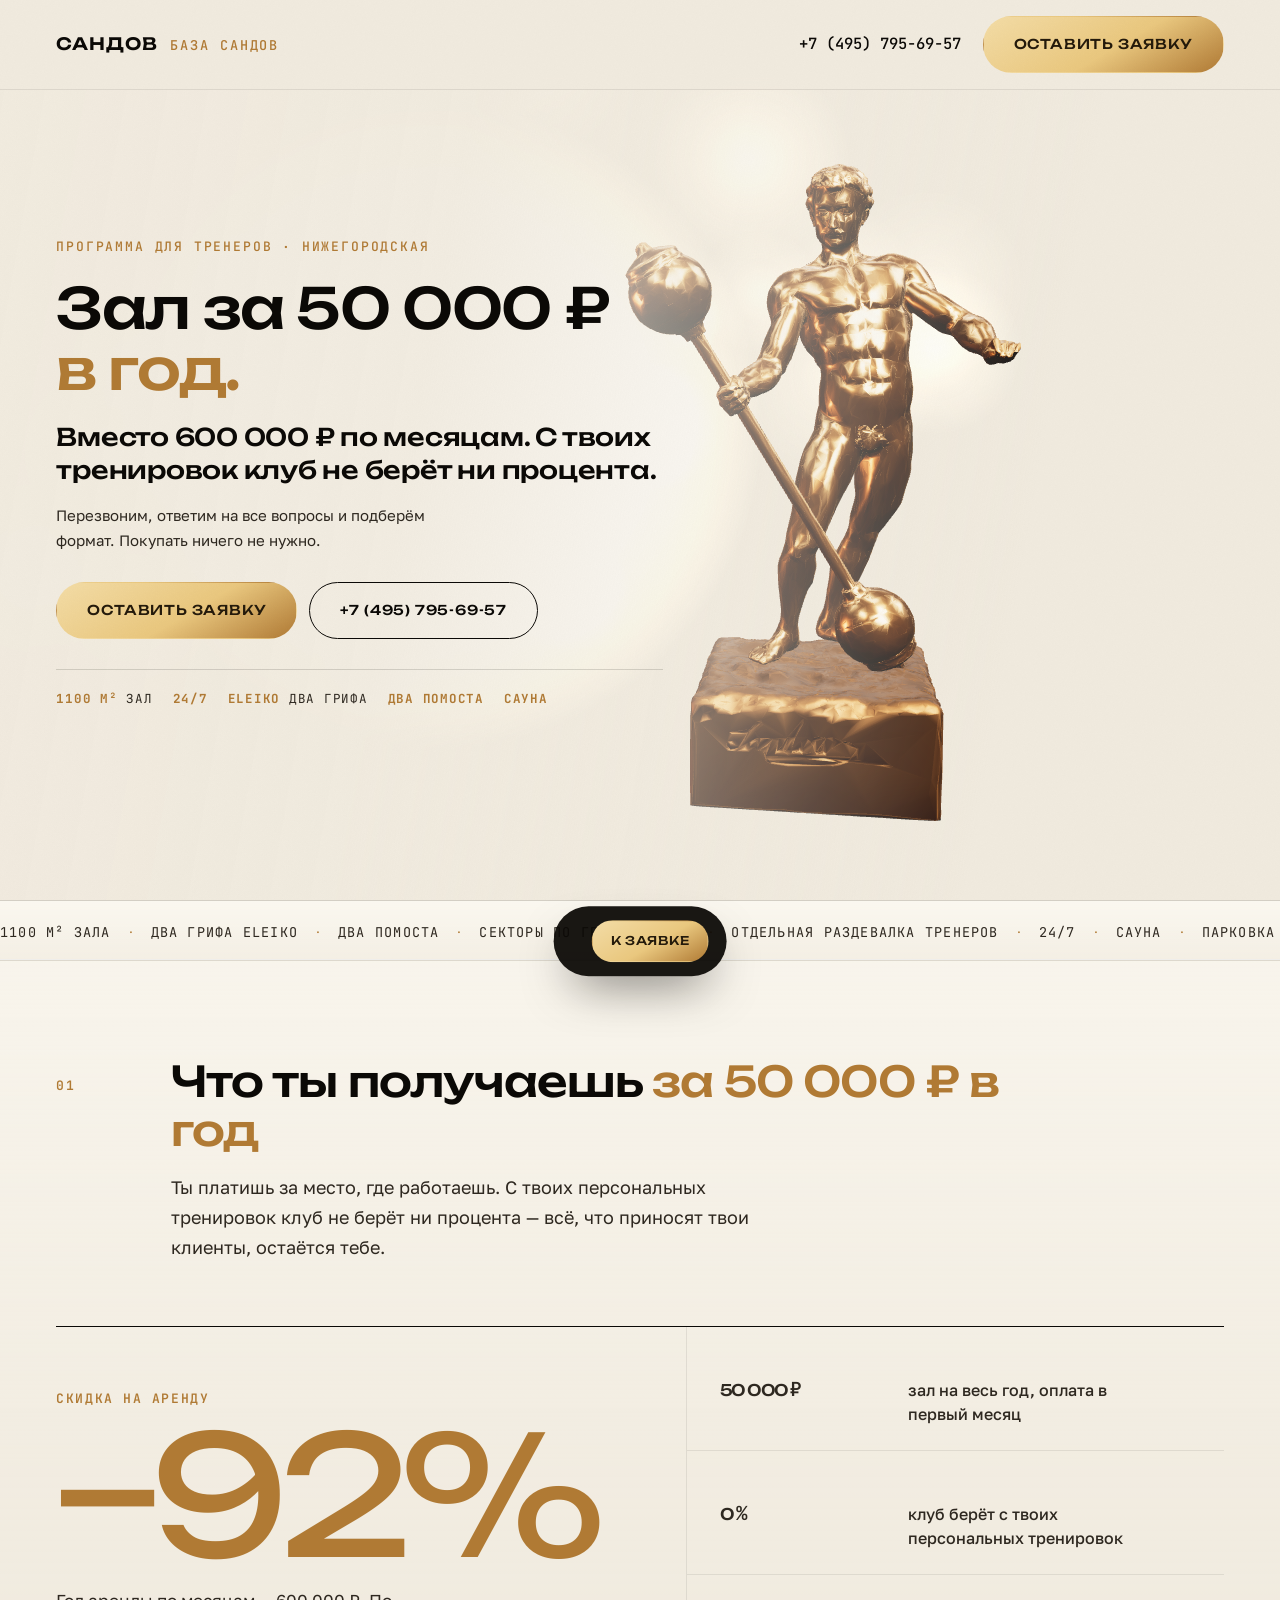
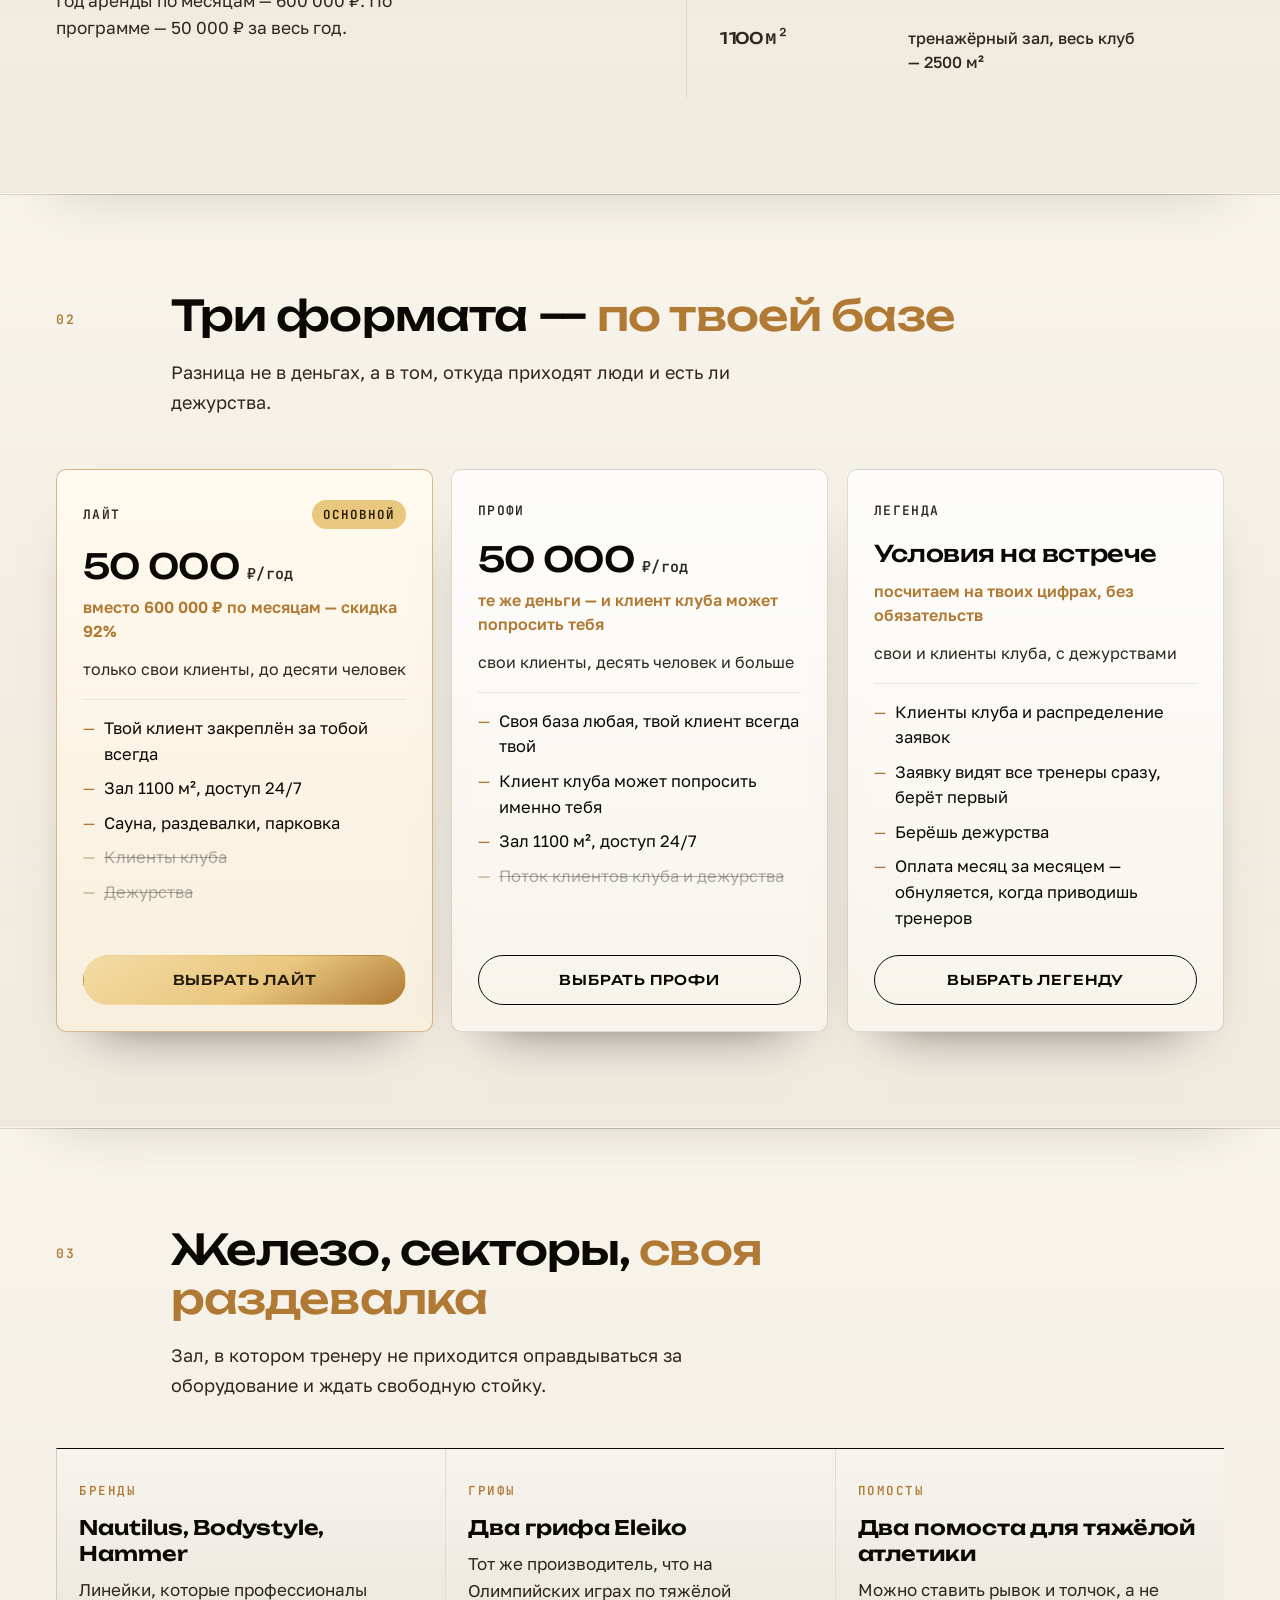
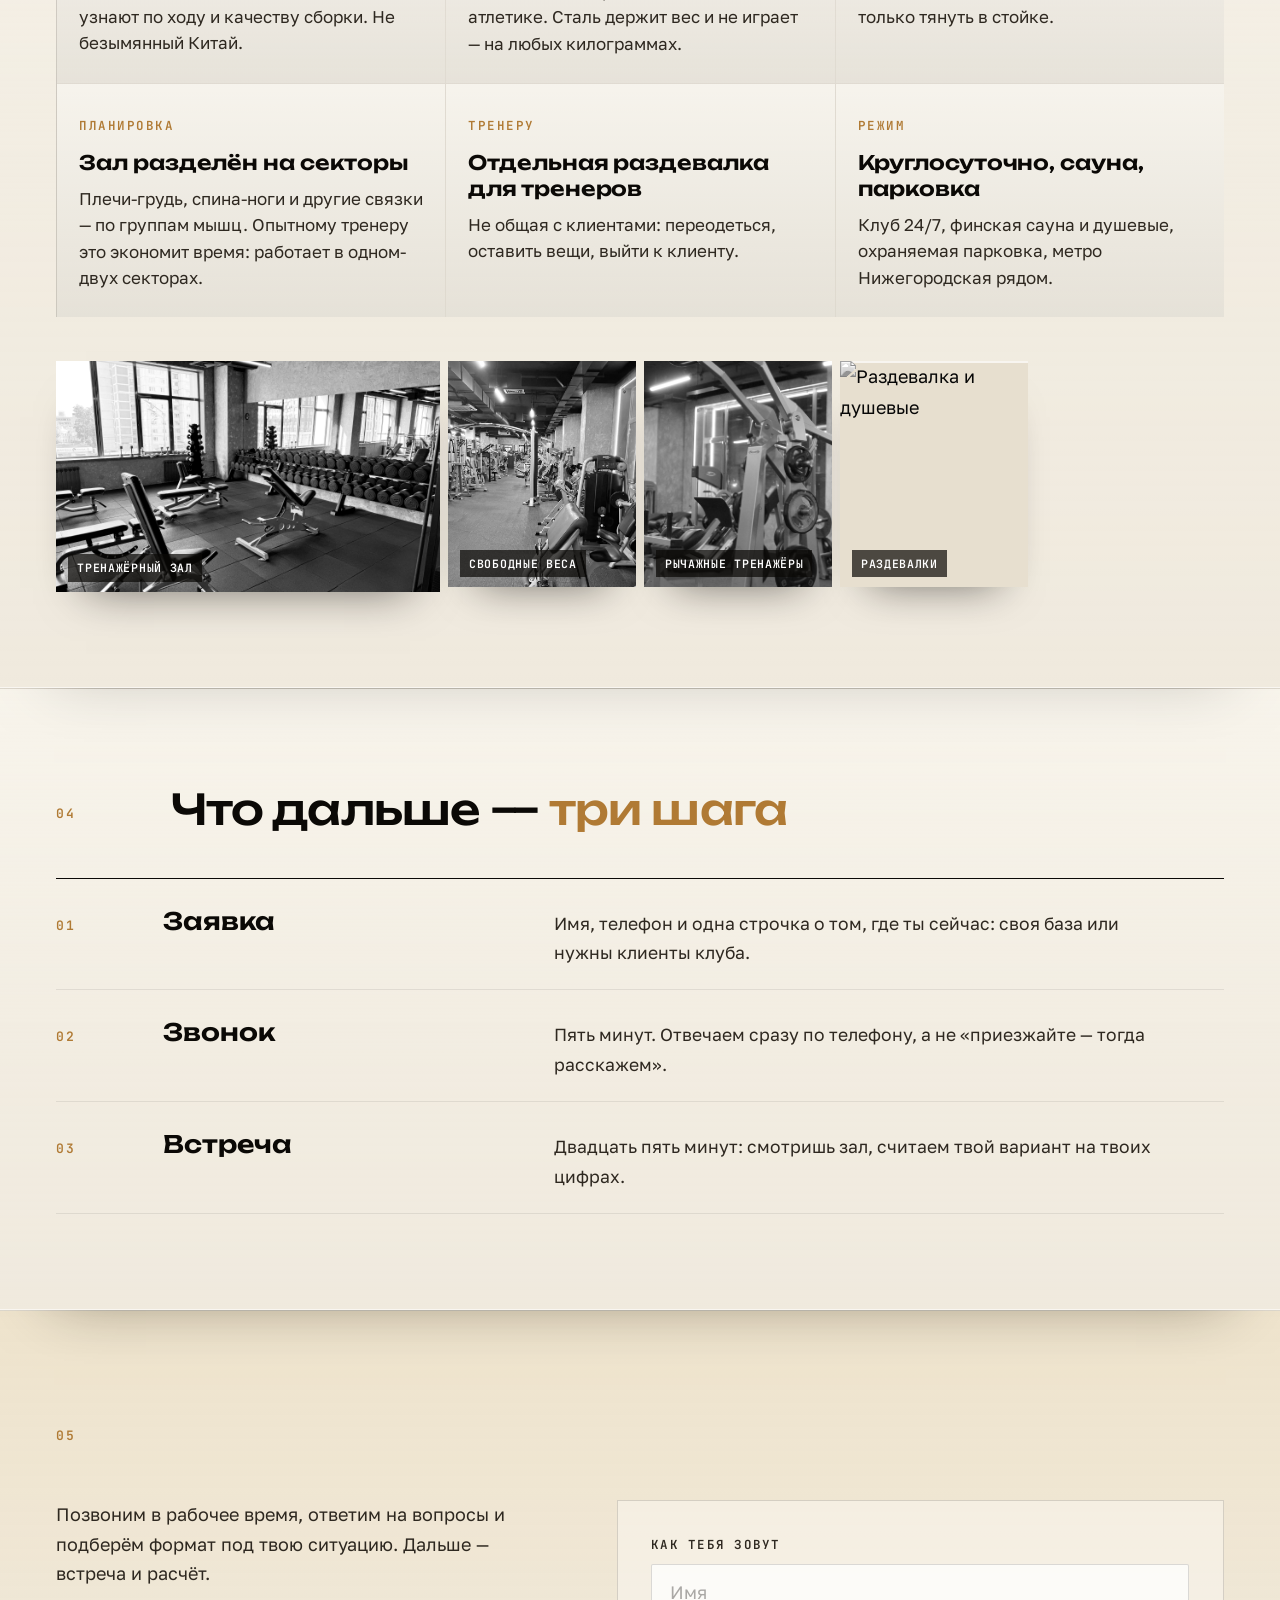
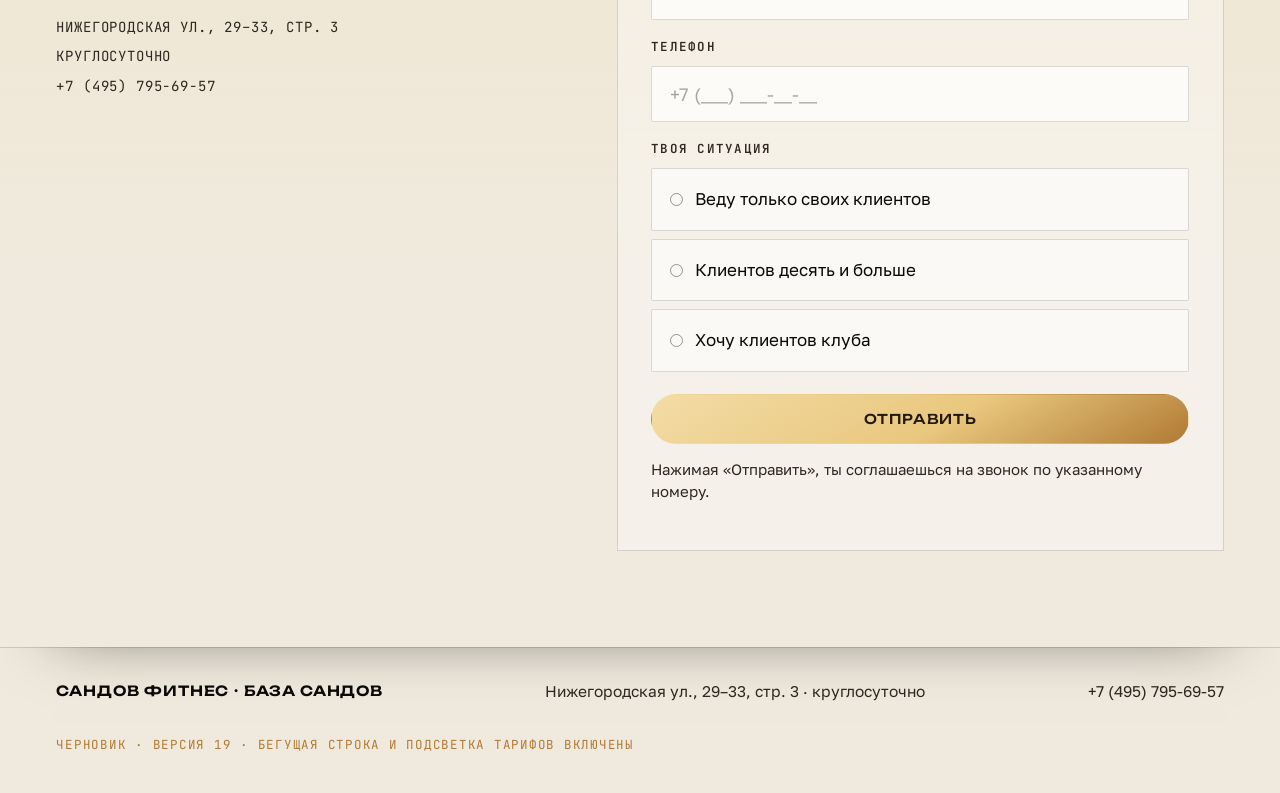
==== commit a2f224a0: "База Сандов: черновик страницы" ====
--- a/baza-19/index.html
+++ b/baza-19/index.html
@@ -572,6 +572,7 @@
     <b>Сандов Фитнес · База Сандов</b>
     <div>Нижегородская ул., 29–33, стр. 3 · круглосуточно</div>
     <a href="tel:+74957956957">+7 (495) 795-69-57</a>
+    <div class="build">черновик · версия 19 · бегущая строка и подсветка тарифов включены</div>
   </div>
 </footer>
 
--- a/baza-19/fonts-local.css
+++ b/baza-19/fonts-local.css
@@ -0,0 +1,15 @@
+/* Шрифты клуба — файлами, из папки дизайн-шаблоны.
+   Важно: у Archivo нет кириллицы, поэтому текст набран Golos Text
+   (в паспорте он значится как Archivo — по факту кириллицу рисует Golos). */
+@font-face{
+  font-family:'Unbounded'; src:url('fonts/Unbounded-var.ttf') format('truetype');
+  font-weight:200 900; font-display:swap; font-style:normal;
+}
+@font-face{
+  font-family:'Golos Text'; src:url('fonts/GolosText-var.ttf') format('truetype');
+  font-weight:400 900; font-display:swap; font-style:normal;
+}
+@font-face{
+  font-family:'JetBrains Mono'; src:url('fonts/JetBrainsMono-var.ttf') format('truetype');
+  font-weight:100 800; font-display:swap; font-style:normal;
+}
